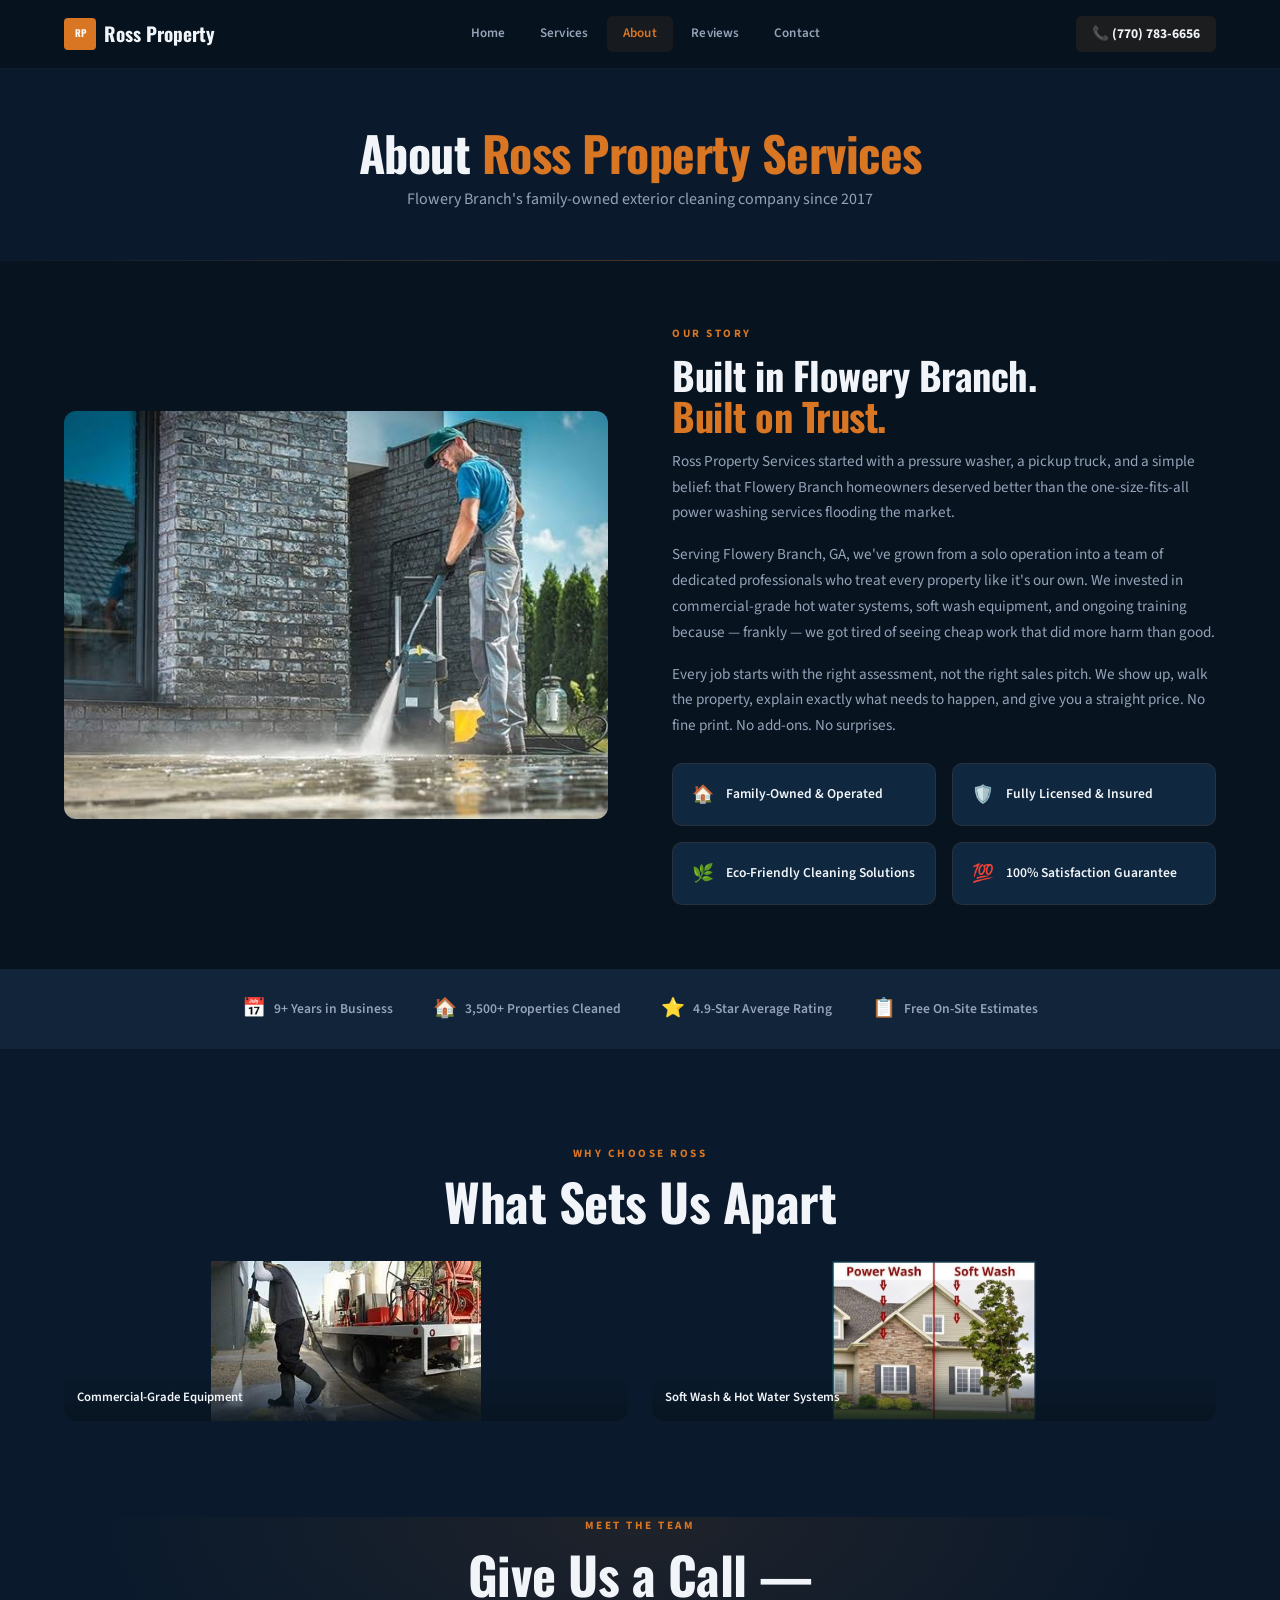
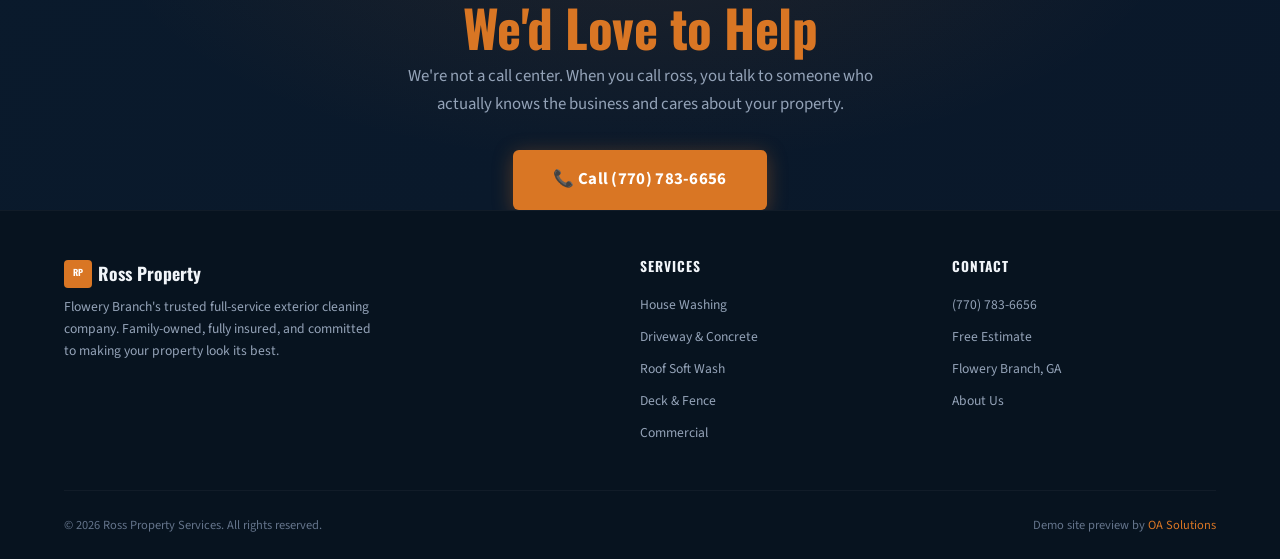
==== about.html @ 20b0c1eb "final" ====
<!DOCTYPE html>
<html lang="en">
<head>
<meta charset="UTF-8">
<meta name="viewport" content="width=device-width, initial-scale=1.0">
<title>About Us — Ross Property Services | Flowery Branch Family-Owned</title>
<meta name="description" content="About Ross Property Services. Family-owned and operated in Flowery Branch since 2017. Fully insured, eco-friendly, and committed to 100% satisfaction.">
<link rel="preconnect" href="https://fonts.googleapis.com">
<link href="https://fonts.googleapis.com/css2?family=Oswald:wght@500;600;700&family=Source+Sans+3:ital,wght@0,300;0,400;0,600;0,700;1,400&display=swap" rel="stylesheet">
<link rel="stylesheet" href="style.css">
</head>
<body>

<nav>
  <div class="container nav-inner">
    <a href="index.html" class="nav-brand">
      <span class="mark">RP</span>
      Ross Property</span>
    </a>
    <div class="nav-links">
      <a href="index.html">Home</a>
      <a href="services.html">Services</a>
      <a href="about.html" class="active">About</a>
      <a href="reviews.html">Reviews</a>
      <a href="contact.html">Contact</a>
    </div>
    <div class="nav-phone-wrap">
      <a href="tel:7707836656" class="nav-phone">📞 (770) 783-6656</a>
    </div>
  </div>
</nav>

<section class="page-hero">
  <h1>About <span class="accent">Ross Property Services</span></h1>
  <p>Flowery Branch's family-owned exterior cleaning company since 2017</p>
</section>

<section class="about-story">
  <div class="container">
    <div class="about-grid">
      <div class="about-image">
        <img src="about-team.jpg" alt="Ross Property Services team at work in Flowery Branch, GA" loading="eager">
      </div>
      <div class="about-text">
        <span class="section-tag">Our Story</span>
        <h2>Built in Flowery Branch.<br><span class="accent">Built on Trust.</span></h2>
        <p>Ross Property Services started with a pressure washer, a pickup truck, and a simple belief: that Flowery Branch homeowners deserved better than the one-size-fits-all power washing services flooding the market.</p>
        <p>Serving Flowery Branch, GA, we've grown from a solo operation into a team of dedicated professionals who treat every property like it's our own. We invested in commercial-grade hot water systems, soft wash equipment, and ongoing training because — frankly — we got tired of seeing cheap work that did more harm than good.</p>
        <p>Every job starts with the right assessment, not the right sales pitch. We show up, walk the property, explain exactly what needs to happen, and give you a straight price. No fine print. No add-ons. No surprises.</p>
        <div class="about-highlights">
          <div class="about-hl"><span class="hl-icon">🏠</span><span>Family-Owned &amp; Operated</span></div>
          <div class="about-hl"><span class="hl-icon">🛡️</span><span>Fully Licensed &amp; Insured</span></div>
          <div class="about-hl"><span class="hl-icon">🌿</span><span>Eco-Friendly Cleaning Solutions</span></div>
          <div class="about-hl"><span class="hl-icon">💯</span><span>100% Satisfaction Guarantee</span></div>
        </div>
      </div>
    </div>
  </div>
</section>

<div class="trust-bar">
  <div class="container trust-inner">
    <span class="trust-item"><span class="icon">📅</span> 9+ Years in Business</span>
    <span class="trust-item"><span class="icon">🏠</span> 3,500+ Properties Cleaned</span>
    <span class="trust-item"><span class="icon">⭐</span> 4.9-Star Average Rating</span>
    <span class="trust-item"><span class="icon">📋</span> Free On-Site Estimates</span>
  </div>
</div>

<section style="background:var(--navy-light)">
  <div class="container">
    <div style="text-align:center;margin-bottom:2rem">
      <span class="section-tag">Why Choose ross</span>
      <h2>What Sets Us Apart</h2>
    </div>
    <div class="about-photos">
      <div class="about-photo-card">
        <img src="about-equipment.jpg" alt="Professional commercial-grade pressure washing equipment" loading="lazy">
        <div class="photo-label">Commercial-Grade Equipment</div>
      </div>
      <div class="about-photo-card">
        <img src="about-pressure-systems.jpg" alt="Soft wash and hot water pressure washing systems" loading="lazy">
        <div class="photo-label">Soft Wash &amp; Hot Water Systems</div>
      </div>
    </div>
  </div>
</section>

<div class="cta-block">
  <div class="container">
    <span class="section-tag">Meet the Team</span>
    <h2>Give Us a Call —<br><span class="accent">We'd Love to Help</span></h2>
    <p>We're not a call center. When you call ross, you talk to someone who actually knows the business and cares about your property.</p>
    <a href="tel:7707836656" class="btn btn-copper" style="font-size:1.05rem;padding:1rem 2.5rem">📞 Call (770) 783-6656</a>
  </div>
</div>

<footer>
  <div class="container">
    <div class="footer-grid">
      <div>
        <div class="footer-brand">
          <span class="mark" style="width:28px;height:28px;background:var(--copper);border-radius:4px;display:flex;align-items:center;justify-content:center;font-size:.55rem;color:#fff">RP</span>
          Ross Property</span>
        </div>
        <div class="footer-about">
          <p>Flowery Branch's trusted full-service exterior cleaning company. Family-owned, fully insured, and committed to making your property look its best.</p>
        </div>
      </div>
      <div class="footer-col">
        <h4>Services</h4>
        <a href="services.html">House Washing</a>
        <a href="services.html">Driveway &amp; Concrete</a>
        <a href="services.html">Roof Soft Wash</a>
        <a href="services.html">Deck &amp; Fence</a>
        <a href="services.html">Commercial</a>
      </div>
      <div class="footer-col">
        <h4>Contact</h4>
        <a href="tel:7707836656">(770) 783-6656</a>
        <a href="contact.html">Free Estimate</a>
        <a href="contact.html">Flowery Branch, GA</a>
        <a href="about.html">About Us</a>
      </div>
    </div>
    <div class="footer-bot">
      <p>&copy; 2026 Ross Property Services. All rights reserved.</p>
      <p class="demo-mark">Demo site preview by <a href="#">OA Solutions</a></p>
    </div>
  </div>
</footer>

<div class="sticky-cta">
  <a href="tel:7707836656" class="btn btn-copper btn-block">📞 Call Now — Free Estimate</a>
</div>

<script>
function revealOnScroll() {
  document.querySelectorAll('.hidden').forEach(el => {
    if (el.getBoundingClientRect().top < window.innerHeight - 80) el.classList.add('visible');
  });
}
document.addEventListener('DOMContentLoaded', revealOnScroll);
window.addEventListener('scroll', revealOnScroll);
</script>

</body>
</html>
---- style.css ----
/* ═══ RESET & BASE ═══ */
*,*::before,*::after{margin:0;padding:0;box-sizing:border-box}
html{scroll-behavior:smooth;scroll-padding-top:80px}
body{font-family:'Source Sans 3',sans-serif;font-weight:400;color:#cbd5e1;background:#07131f;line-height:1.65;-webkit-font-smoothing:antialiased;overflow-x:hidden}
a{color:inherit;text-decoration:none}
img{max-width:100%;display:block}
::selection{background:#d97624;color:#fff}

/* ═══ COLORS ═══ */
:root{
  --navy: #07131f;
  --navy-light: #0a1a2c;
  --navy-mid: #11243a;
  --copper: #d97624;
  --copper-glow: rgba(217,118,36,.35);
  --teal: #2a9d8f;
  --teal-dim: rgba(42,157,143,.15);
  --text: #cbd5e1;
  --text-light: #94a3b8;
  --text-dim: #64748b;
  --card: #0f2840;
  --card-border: rgba(217,118,36,.12);
  --white: #f1f5f9;
}

/* ═══ TYPOGRAPHY ═══ */
h1,h2,h3,h4{font-family:'Oswald',sans-serif;font-weight:700;line-height:1.05;color:var(--white);letter-spacing:-.5px}
h1{font-size:clamp(2.8rem,6vw,5rem)}
h2{font-size:clamp(2rem,4vw,3.2rem)}
h3{font-size:clamp(1.2rem,2.5vw,1.6rem)}
h4{font-size:1.1rem}
.section-tag{font-family:'Source Sans 3',sans-serif;font-size:.7rem;font-weight:700;text-transform:uppercase;letter-spacing:2.5px;color:var(--copper);display:block;margin-bottom:.75rem}
.container{max-width:1200px;margin:0 auto;padding:0 1.5rem}
section{padding:clamp(3.5rem,8vw,6rem) 0}

/* ═══ BUTTONS ═══ */
.btn{display:inline-flex;align-items:center;gap:.5rem;font-family:'Source Sans 3',sans-serif;font-weight:700;font-size:.9rem;padding:.85rem 2rem;border-radius:6px;border:none;cursor:pointer;transition:all .25s;text-decoration:none;letter-spacing:.3px}
.btn-copper{background:var(--copper);color:#fff;box-shadow:0 4px 20px var(--copper-glow)}
.btn-copper:hover{background:#c4691f;transform:translateY(-2px);box-shadow:0 8px 30px var(--copper-glow)}
.btn-outline-light{background:transparent;color:var(--white);border:2px solid rgba(255,255,255,.2)}
.btn-outline-light:hover{border-color:var(--copper);background:rgba(217,118,36,.08)}
.btn-teal{background:var(--teal);color:#fff}
.btn-teal:hover{background:#238c80;transform:translateY(-2px)}
.btn-block{width:100%;justify-content:center;padding:1rem}

/* ═══ NAV ═══ */
nav{position:fixed;top:0;left:0;right:0;z-index:100;background:rgba(7,19,31,.95);backdrop-filter:blur(20px);-webkit-backdrop-filter:blur(20px);border-bottom:1px solid rgba(255,255,255,.04);transition:background .3s}
.nav-inner{display:flex;align-items:center;justify-content:space-between;height:68px}
.nav-brand{font-family:'Oswald',sans-serif;font-weight:700;font-size:1.2rem;color:var(--white);display:flex;align-items:center;gap:.5rem;flex-shrink:0}
.nav-brand .mark{width:32px;height:32px;background:var(--copper);border-radius:4px;display:flex;align-items:center;justify-content:center;font-size:.6rem;color:#fff;font-weight:700}
.nav-brand span{color:var(--copper)}
.nav-links{display:flex;gap:.15rem;align-items:center}
.nav-links a{padding:.45rem 1rem;border-radius:6px;font-size:.82rem;font-weight:600;color:var(--text-light);transition:all .2s;letter-spacing:.2px}
.nav-links a:hover{color:var(--white);background:rgba(255,255,255,.04)}
.nav-links a.active{color:var(--copper);background:rgba(217,118,36,.08)}
.nav-phone-wrap{display:flex;align-items:center;gap:.6rem;flex-shrink:0}
.nav-phone{font-weight:700;color:var(--white);font-size:.85rem;display:flex;align-items:center;gap:.35rem;padding:.45rem 1rem;border-radius:6px;background:rgba(217,118,36,.1);transition:all .2s}
.nav-phone:hover{background:rgba(217,118,36,.2)}
@media(max-width:768px){
  .nav-inner{flex-wrap:wrap;height:auto;padding:.5rem 1rem;gap:.35rem}
  .nav-links{order:3;width:100%;justify-content:center;gap:0;padding-top:.35rem;border-top:1px solid rgba(255,255,255,.04)}
  .nav-links a{font-size:.75rem;padding:.3rem .6rem}
  .nav-phone-wrap{display:none}
}

/* ═══ INNER PAGE HERO ═══ */
.page-hero{background:var(--navy-light);padding:8rem 0 3rem;text-align:center;position:relative}
.page-hero::after{content:'';position:absolute;bottom:0;left:0;right:0;height:1px;background:linear-gradient(90deg,transparent,var(--copper),transparent);opacity:.3}
.page-hero h1{font-size:clamp(2rem,4vw,3rem)}
.page-hero h1 .accent{color:var(--copper)}
.page-hero p{color:var(--text-light);font-size:1rem;max-width:500px;margin:.5rem auto 0}

/* ═══ HERO — Full-Bleed Background ═══ */
.hero{min-height:100vh;position:relative;overflow:hidden;padding-top:68px;display:flex;align-items:center}
.hero-bg{position:absolute;inset:0;z-index:0}
.hero-bg img{width:100%;height:100%;object-fit:cover}
.hero-bg::after{content:'';position:absolute;inset:0;background:linear-gradient(135deg,rgba(7,19,31,.92) 0%,rgba(7,19,31,.7) 50%,rgba(7,19,31,.4) 100%)}
.hero .container{position:relative;z-index:1;width:100%;padding:6rem 1.5rem}
.hero-content{max-width:680px}
.hero-badge{display:inline-flex;align-items:center;gap:.5rem;background:rgba(217,118,36,.12);border:1px solid rgba(217,118,36,.25);border-radius:100px;padding:.35rem 1rem .35rem .35rem;font-size:.75rem;font-weight:600;color:var(--copper);margin-bottom:1.5rem;width:fit-content}
.hero-badge .dot{width:24px;height:24px;border-radius:50%;background:var(--teal);display:flex;align-items:center;justify-content:center;font-size:.5rem;color:#fff;flex-shrink:0}
.hero h1{font-size:clamp(2.5rem,5.5vw,4.2rem);margin-bottom:.6rem;letter-spacing:-1px}
.hero h1 .accent{color:var(--copper)}
.hero p{font-size:.95rem;color:var(--text);max-width:500px;line-height:1.6;margin-bottom:1.5rem}
.hero-actions{display:flex;gap:1rem;flex-wrap:wrap}

/* HERO — Giant Phone Number */
.hero-phone-block{margin-top:2rem;padding-top:1.5rem;border-top:1px solid rgba(255,255,255,.08)}
.hero-phone-block .label{font-size:.65rem;text-transform:uppercase;letter-spacing:2px;color:var(--text-dim);font-weight:600}
.hero-phone-block .number{font-family:'Oswald',sans-serif;font-size:clamp(2rem,4vw,3rem);font-weight:700;color:var(--white);letter-spacing:0;line-height:1.1;display:block;margin-top:.1rem;transition:color .2s}
.hero-phone-block .number:hover{color:var(--copper)}

/* HERO — Mini Before/After strip */
.hero-proof{margin-top:1.5rem;display:flex;gap:.75rem;align-items:center}
.hero-proof .thumb{width:64px;height:48px;border-radius:6px;overflow:hidden;border:2px solid rgba(255,255,255,.08);flex-shrink:0}
.hero-proof .thumb img{width:100%;height:100%;object-fit:cover}
.hero-proof .proof-text{font-size:.75rem;color:var(--text-light);line-height:1.3}
.hero-proof .proof-text strong{color:var(--white)}

/* ═══ BEFORE/AFTER ═══ */
.before-after{background:var(--navy-light);position:relative}
.before-after::before{content:'';position:absolute;inset:0;background:radial-gradient(ellipse at 30% 50%,rgba(42,157,143,.04),transparent 60%)}
.ba-grid{display:grid;grid-template-columns:1fr 1fr;gap:1.5rem;margin-top:2.5rem;position:relative;z-index:1}
.ba-card{position:relative;border-radius:12px;overflow:hidden;background:var(--navy-mid)}
.ba-card img{width:100%;height:100%;aspect-ratio:16/10;object-fit:cover;transition:transform .5s}
.ba-card:hover img{transform:scale(1.03)}
.ba-label{position:absolute;top:1rem;left:1rem;font-size:.7rem;font-weight:700;text-transform:uppercase;letter-spacing:1.5px;padding:.3rem 1rem;border-radius:100px;z-index:1}
.ba-label.before{background:rgba(100,116,139,.85);color:#fff}
.ba-label.after{background:var(--copper);color:#fff}
.ba-quote{text-align:center;max-width:600px;margin:2.5rem auto 0;font-style:italic;color:var(--text-light);font-size:.95rem;position:relative;z-index:1}
.ba-quote strong{color:var(--white);font-style:normal}

/* ═══ TRUST BAR ═══ */
.trust-bar{background:var(--navy-mid);padding:1.5rem 0}
.trust-inner{display:flex;flex-wrap:wrap;justify-content:center;gap:2.5rem;align-items:center}
.trust-item{display:flex;align-items:center;gap:.5rem;font-size:.85rem;font-weight:600;color:var(--text-light)}
.trust-item .icon{font-size:1.2rem}

/* ═══ SERVICES ═══ */
.services{background:var(--navy)}
.services-header{max-width:500px;margin-bottom:3rem}
.services-header p{color:var(--text-light);font-size:1.05rem;line-height:1.7}
.svc-list{display:flex;flex-direction:column;gap:1.5rem}
.svc-card{display:grid;grid-template-columns:1fr 1.2fr;gap:0;background:var(--card);border:1px solid var(--card-border);border-radius:12px;overflow:hidden;transition:all .3s}
.svc-card:hover{border-color:rgba(217,118,36,.3);transform:translateX(6px);box-shadow:0 10px 30px rgba(0,0,0,.2)}
.svc-card:nth-child(even){grid-template-columns:1.2fr 1fr;direction:rtl}
.svc-card:nth-child(even) .svc-body{direction:ltr}
.svc-card:nth-child(odd):hover{transform:translateX(6px)}
.svc-card:nth-child(even):hover{transform:translateX(-6px)}
.svc-img{min-height:220px;height:100%;position:relative;overflow:hidden}
.svc-img img{position:absolute;inset:0;width:100%;height:100%;object-fit:cover;transition:transform .4s}
.svc-card:hover .svc-img img{transform:scale(1.05)}
.svc-body{padding:2rem 2.5rem;display:flex;flex-direction:column;justify-content:center}
.svc-icon{font-size:1.8rem;margin-bottom:.5rem}
.svc-body h3{font-family:'Oswald',sans-serif;font-weight:600;font-size:1.3rem;color:var(--white);margin-bottom:.35rem}
.svc-body p{color:var(--text-light);font-size:.9rem;line-height:1.6;margin-bottom:.8rem}
.svc-features{list-style:none;padding:0;margin:0;display:flex;flex-wrap:wrap;gap:.4rem}
.svc-features li{font-size:.75rem;color:var(--teal);background:var(--teal-dim);padding:.2rem .7rem;border-radius:100px;font-weight:600}

/* ═══ PROCESS ═══ */
.process{background:var(--navy-light);position:relative}
.process::after{content:'';position:absolute;left:50%;top:8rem;bottom:8rem;width:2px;background:linear-gradient(180deg,transparent,var(--copper),transparent);transform:translateX(-50%);opacity:.3}
.process-grid{display:grid;grid-template-columns:1fr 1fr;gap:2rem 4rem;position:relative;z-index:1}
.process-card{position:relative;padding:2rem;background:var(--card);border:1px solid var(--card-border);border-radius:12px;transition:all .3s}
.process-card:hover{border-color:var(--copper);transform:translateY(-4px)}
.process-card:nth-child(odd){text-align:right}
.process-card:nth-child(even){text-align:left}
.p-step{position:absolute;top:-12px;font-family:'Oswald',sans-serif;font-size:.7rem;font-weight:700;color:var(--copper);background:var(--navy-light);padding:0 .6rem;letter-spacing:2px}
.process-card:nth-child(odd) .p-step{right:1.5rem}
.process-card:nth-child(even) .p-step{left:1.5rem}
.process-card h4{font-size:1.1rem;margin-bottom:.4rem}
.process-card p{color:var(--text-light);font-size:.85rem;line-height:1.6}

/* ═══ REVIEWS ═══ */
.reviews{background:var(--navy)}
.reviews-grid{display:grid;grid-template-columns:2fr 1fr;gap:1.5rem;margin-top:2.5rem}
.reviews-main{display:flex;flex-direction:column;gap:1.5rem}
.reviews-side{display:flex;flex-direction:column;gap:1.5rem}
.review-card{background:var(--card);border:1px solid var(--card-border);border-radius:12px;padding:1.8rem;transition:all .3s}
.review-card:hover{border-color:rgba(217,118,36,.2)}
.review-card.featured{background:linear-gradient(135deg,var(--card),rgba(217,118,36,.06));border-color:rgba(217,118,36,.15)}
.review-stars{color:#f59e0b;font-size:.9rem;margin-bottom:.6rem;letter-spacing:1px}
.review-text{color:var(--text);font-size:.88rem;line-height:1.6;margin-bottom:.8rem;font-style:italic}
.review-author{font-weight:700;color:var(--white);font-size:.85rem}
.review-location{color:var(--copper);font-size:.75rem}
.review-source{display:inline-block;font-size:.65rem;color:var(--text-dim);margin-top:.5rem;letter-spacing:.5px}

/* ═══ ABOUT PAGE ═══ */
.about-story{padding:4rem 0}
.about-grid{display:grid;grid-template-columns:1fr 1fr;gap:4rem;align-items:center}
.about-image{border-radius:12px;overflow:hidden}
.about-image img{width:100%;height:100%;aspect-ratio:4/3;object-fit:cover}
.about-text h2{font-size:clamp(1.6rem,3vw,2.4rem);margin-bottom:.8rem}
.about-text h2 .accent{color:var(--copper)}
.about-text p{color:var(--text-light);font-size:.95rem;line-height:1.7;margin-bottom:1rem}
.about-highlights{display:grid;grid-template-columns:repeat(2,1fr);gap:1rem;margin-top:1.5rem}
.about-hl{background:var(--card);border:1px solid var(--card-border);border-radius:10px;padding:1rem 1.2rem;display:flex;align-items:center;gap:.75rem}
.about-hl .hl-icon{font-size:1.1rem;color:var(--copper);flex-shrink:0}
.about-hl span{color:var(--white);font-size:.85rem;font-weight:600}
.about-photos{display:grid;grid-template-columns:1fr 1fr;gap:1.5rem;margin-top:2rem}
.about-photo-card{border-radius:12px;overflow:hidden;position:relative}
.about-photo-card img{width:100%;max-height:160px;object-fit:contain;transition:transform .4s}
.about-photo-card:hover img{transform:scale(1.03)}
.about-photo-card .photo-label{position:absolute;bottom:0;left:0;right:0;padding:.8rem;background:linear-gradient(transparent,rgba(7,19,31,.85));color:var(--white);font-size:.8rem;font-weight:600}

/* ═══ CONTACT PAGE ═══ */
.contact-grid{display:grid;grid-template-columns:1fr 1fr;gap:3rem;align-items:start}
.contact-info{background:var(--card);border:1px solid var(--card-border);border-radius:12px;padding:2.5rem}
.contact-info h3{font-size:1.2rem;margin-bottom:1.2rem}
.contact-info h3 .accent{color:var(--copper)}
.ci-item{display:flex;align-items:flex-start;gap:.8rem;padding:.7rem 0;font-size:.9rem;color:var(--text)}
.ci-item .ci-icon{font-size:1.1rem;color:var(--copper);flex-shrink:0;width:24px;text-align:center}
.ci-item strong{color:var(--white)}
.contact-form-wrap{background:var(--card);border:1px solid var(--card-border);border-radius:12px;padding:2.5rem}
.contact-form-wrap h3{font-size:1.2rem;margin-bottom:.5rem}
.contact-form-wrap h3 .accent{color:var(--copper)}
.contact-form-wrap .form-desc{color:var(--text-light);font-size:.85rem;margin-bottom:1.5rem}
.form-group{margin-bottom:1.2rem}
.form-group label{display:block;font-size:.82rem;font-weight:600;color:var(--text);margin-bottom:.3rem}
.form-group input,.form-group textarea,.form-group select{width:100%;padding:.75rem 1rem;background:var(--navy-light);border:1px solid rgba(255,255,255,.08);border-radius:8px;font-size:.95rem;font-family:inherit;color:var(--white);transition:border .2s}
.form-group input:focus,.form-group textarea:focus{outline:none;border-color:var(--copper)}
.form-group textarea{height:120px;resize:vertical}
.form-group input::placeholder,.form-group textarea::placeholder{color:var(--text-dim)}

/* ═══ CTA SECTION ═══ */
.cta-block{background:linear-gradient(135deg,var(--navy-light),#0a182a);text-align:center;position:relative;overflow:hidden}
.cta-block::before{content:'';position:absolute;inset:0;background:radial-gradient(ellipse at 50% 0%,rgba(217,118,36,.1),transparent 60%)}
.cta-block .container{position:relative;z-index:1}
.cta-block h2{margin-bottom:.5rem}
.cta-block h2 .accent{color:var(--copper)}
.cta-block p{color:var(--text-light);font-size:1.05rem;max-width:520px;margin:0 auto 2rem}

/* ═══ FOOTER ═══ */
footer{background:var(--navy);border-top:1px solid rgba(255,255,255,.04);padding:3rem 0 1.5rem}
.footer-grid{display:grid;grid-template-columns:2fr 1fr 1fr;gap:3rem;margin-bottom:2.5rem}
.footer-brand{font-family:'Oswald',sans-serif;font-weight:700;font-size:1.1rem;color:var(--white);margin-bottom:.5rem;display:flex;align-items:center;gap:.4rem}
.footer-brand span{color:var(--copper)}
.footer-about p{font-size:.85rem;color:var(--text-light);max-width:320px;line-height:1.6}
.footer-col h4{font-size:.85rem;margin-bottom:1rem;text-transform:uppercase;letter-spacing:1px}
.footer-col a{display:block;color:var(--text-light);font-size:.85rem;padding:.3rem 0;transition:color .2s}
.footer-col a:hover{color:var(--copper)}
.footer-bot{border-top:1px solid rgba(255,255,255,.04);padding-top:1.5rem;display:flex;justify-content:space-between;align-items:center;flex-wrap:wrap;gap:1rem}
.footer-bot p{font-size:.78rem;color:var(--text-dim)}
.footer-bot a{color:var(--copper)}

/* ═══ MOBILE STICKY CTA ═══ */
.sticky-cta{display:none;position:fixed;bottom:0;left:0;right:0;z-index:99;padding:1rem;background:rgba(7,19,31,.95);backdrop-filter:blur(12px);border-top:1px solid rgba(255,255,255,.06)}
@media(max-width:640px){.sticky-cta{display:block}}

/* ═══ RESPONSIVE ═══ */
@media(max-width:1024px){
  .hero{grid-template-columns:1fr}
  .hero-left{padding:4rem 1.5rem 0}
  .hero-right{min-height:40vh}
  .hero-right::after{background:linear-gradient(0deg,rgba(7,19,31,.8) 0%,transparent 50%)}
  .process::after{display:none}
  .process-grid{grid-template-columns:1fr;gap:1rem}
  .process-card:nth-child(odd){text-align:left}
  .process-card:nth-child(odd) .p-step{left:1.5rem;right:auto}
  .footer-grid{grid-template-columns:1fr 1fr;gap:2rem}
  .about-grid{grid-template-columns:1fr;gap:2rem}
  .contact-grid{grid-template-columns:1fr}
}
@media(max-width:768px){
  .ba-grid{grid-template-columns:1fr}
  .svc-card,.svc-card:nth-child(even){grid-template-columns:1fr;direction:ltr}
  .svc-card:hover,.svc-card:nth-child(even):hover{transform:none}
  .svc-img{min-height:180px}
  .svc-body{padding:1.5rem}
  .svc-card,.svc-card:nth-child(even){direction:ltr}
  .reviews-grid{grid-template-columns:1fr}
  .footer-grid{grid-template-columns:1fr}
  .about-photos{grid-template-columns:1fr}
  .about-highlights{grid-template-columns:1fr}
  .hero-phone-large .number{font-size:1.3rem}
}
@media(min-width:1200px){
  .hero-left{padding-left:calc((100vw - 1200px)/2)}
}

/* ═══ SCROLL REVEAL ═══ */
.hidden{opacity:0;transform:translateY(24px);transition:all .6s cubic-bezier(.22,1,.36,1)}
.visible{opacity:1;transform:translateY(0)}
@media(prefers-reduced-motion:reduce){.hidden{opacity:1;transform:none}}
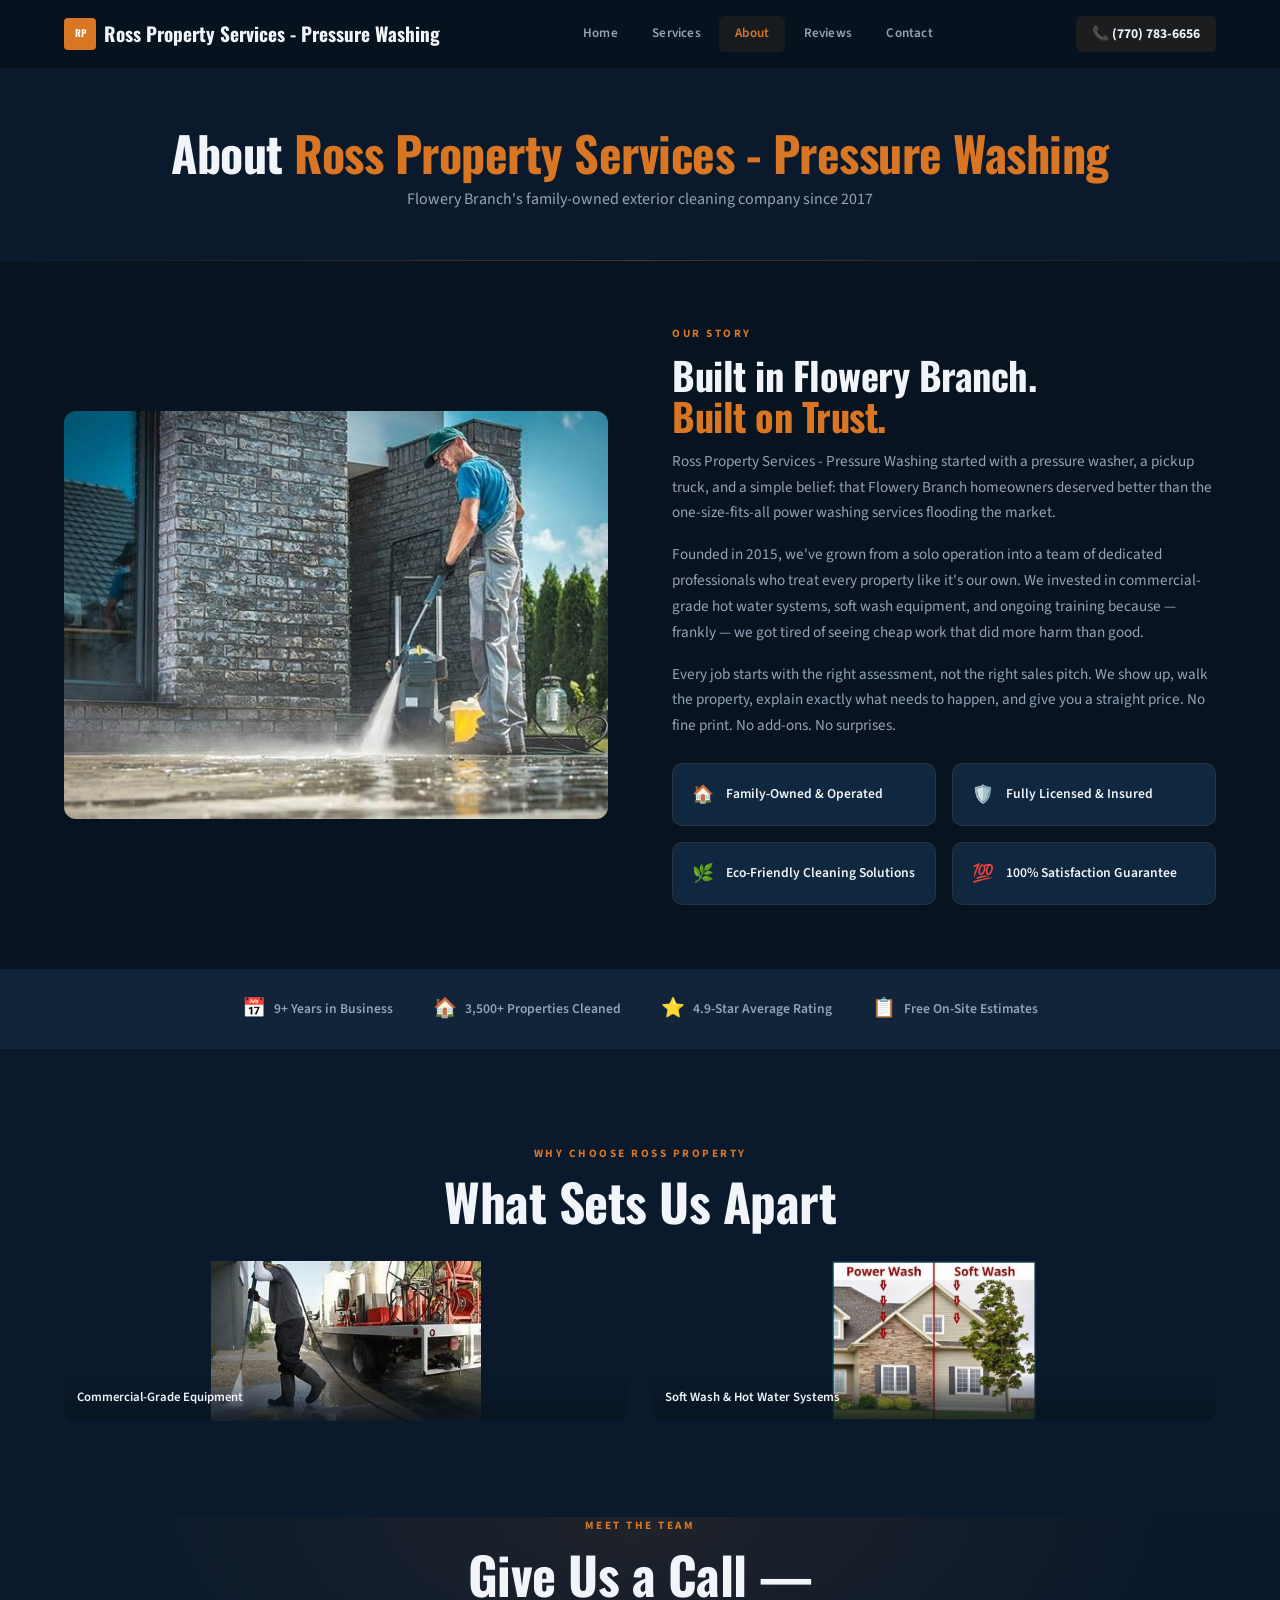
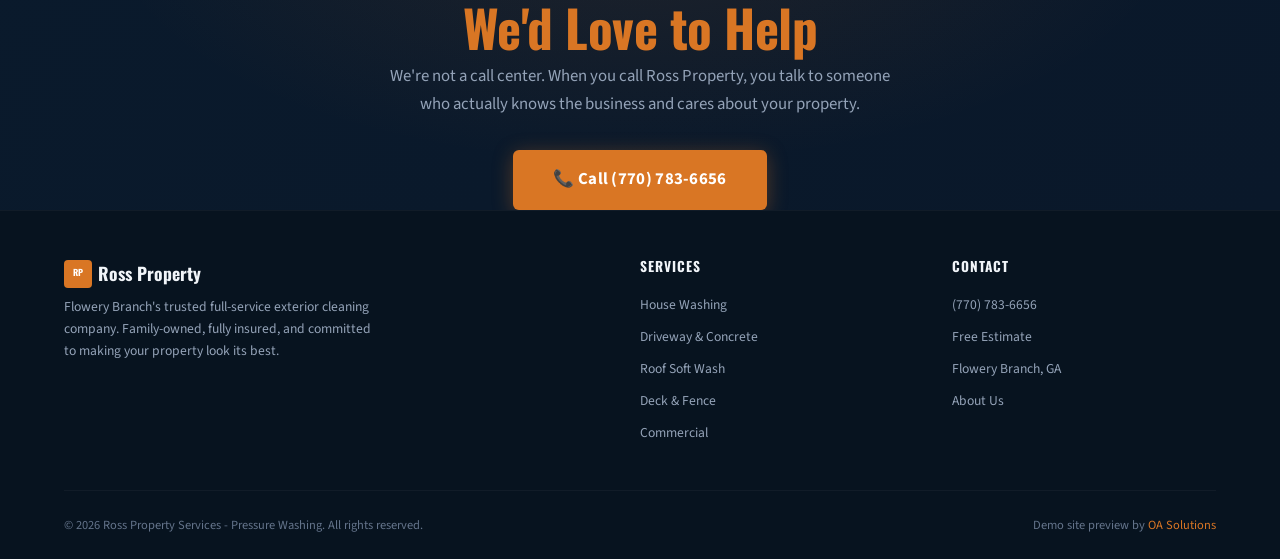
==== commit 0b9e08b9: "update" ====
--- a/about.html
+++ b/about.html
@@ -3,8 +3,8 @@
 <head>
 <meta charset="UTF-8">
 <meta name="viewport" content="width=device-width, initial-scale=1.0">
-<title>About Us — Ross Property Services | Flowery Branch Family-Owned</title>
-<meta name="description" content="About Ross Property Services. Family-owned and operated in Flowery Branch since 2017. Fully insured, eco-friendly, and committed to 100% satisfaction.">
+<title>About Us — Ross Property Services - Pressure Washing | Flowery Branch Family-Owned</title>
+<meta name="description" content="About Ross Property Services - Pressure Washing. Family-owned and operated in Flowery Branch since 2017. Fully insured, eco-friendly, and committed to 100% satisfaction.">
 <link rel="preconnect" href="https://fonts.googleapis.com">
 <link href="https://fonts.googleapis.com/css2?family=Oswald:wght@500;600;700&family=Source+Sans+3:ital,wght@0,300;0,400;0,600;0,700;1,400&display=swap" rel="stylesheet">
 <link rel="stylesheet" href="style.css">
@@ -15,8 +15,8 @@
   <div class="container nav-inner">
     <a href="index.html" class="nav-brand">
       <span class="mark">RP</span>
-      Ross Property</span>
-    </a>
+      Ross Property Services - Pressure Washing
+      </a>
     <div class="nav-links">
       <a href="index.html">Home</a>
       <a href="services.html">Services</a>
@@ -25,13 +25,13 @@
       <a href="contact.html">Contact</a>
     </div>
     <div class="nav-phone-wrap">
-      <a href="tel:7707836656" class="nav-phone">📞 (770) 783-6656</a>
+      <a href="tel:+17707836656" class="nav-phone">📞 (770) 783-6656</a>
     </div>
   </div>
 </nav>
 
 <section class="page-hero">
-  <h1>About <span class="accent">Ross Property Services</span></h1>
+  <h1>About <span class="accent">Ross Property Services - Pressure Washing</span></h1>
   <p>Flowery Branch's family-owned exterior cleaning company since 2017</p>
 </section>
 
@@ -39,13 +39,13 @@
   <div class="container">
     <div class="about-grid">
       <div class="about-image">
-        <img src="about-team.jpg" alt="Ross Property Services team at work in Flowery Branch, GA" loading="eager">
+        <img src="about-team.jpg" alt="Ross Property Services - Pressure Washing team at work in Flowery Branch, GA" loading="eager">
       </div>
       <div class="about-text">
         <span class="section-tag">Our Story</span>
         <h2>Built in Flowery Branch.<br><span class="accent">Built on Trust.</span></h2>
-        <p>Ross Property Services started with a pressure washer, a pickup truck, and a simple belief: that Flowery Branch homeowners deserved better than the one-size-fits-all power washing services flooding the market.</p>
-        <p>Serving Flowery Branch, GA, we've grown from a solo operation into a team of dedicated professionals who treat every property like it's our own. We invested in commercial-grade hot water systems, soft wash equipment, and ongoing training because — frankly — we got tired of seeing cheap work that did more harm than good.</p>
+        <p>Ross Property Services - Pressure Washing started with a pressure washer, a pickup truck, and a simple belief: that Flowery Branch homeowners deserved better than the one-size-fits-all power washing services flooding the market.</p>
+        <p>Founded in 2015, we've grown from a solo operation into a team of dedicated professionals who treat every property like it's our own. We invested in commercial-grade hot water systems, soft wash equipment, and ongoing training because — frankly — we got tired of seeing cheap work that did more harm than good.</p>
         <p>Every job starts with the right assessment, not the right sales pitch. We show up, walk the property, explain exactly what needs to happen, and give you a straight price. No fine print. No add-ons. No surprises.</p>
         <div class="about-highlights">
           <div class="about-hl"><span class="hl-icon">🏠</span><span>Family-Owned &amp; Operated</span></div>
@@ -70,7 +70,7 @@
 <section style="background:var(--navy-light)">
   <div class="container">
     <div style="text-align:center;margin-bottom:2rem">
-      <span class="section-tag">Why Choose ross</span>
+      <span class="section-tag">Why Choose Ross Property</span>
       <h2>What Sets Us Apart</h2>
     </div>
     <div class="about-photos">
@@ -90,8 +90,8 @@
   <div class="container">
     <span class="section-tag">Meet the Team</span>
     <h2>Give Us a Call —<br><span class="accent">We'd Love to Help</span></h2>
-    <p>We're not a call center. When you call ross, you talk to someone who actually knows the business and cares about your property.</p>
-    <a href="tel:7707836656" class="btn btn-copper" style="font-size:1.05rem;padding:1rem 2.5rem">📞 Call (770) 783-6656</a>
+    <p>We're not a call center. When you call Ross Property, you talk to someone who actually knows the business and cares about your property.</p>
+    <a href="tel:+17707836656" class="btn btn-copper" style="font-size:1.05rem;padding:1rem 2.5rem">📞 Call (770) 783-6656</a>
   </div>
 </div>
 
@@ -101,7 +101,7 @@
       <div>
         <div class="footer-brand">
           <span class="mark" style="width:28px;height:28px;background:var(--copper);border-radius:4px;display:flex;align-items:center;justify-content:center;font-size:.55rem;color:#fff">RP</span>
-          Ross Property</span>
+          Ross Property
         </div>
         <div class="footer-about">
           <p>Flowery Branch's trusted full-service exterior cleaning company. Family-owned, fully insured, and committed to making your property look its best.</p>
@@ -117,21 +117,21 @@
       </div>
       <div class="footer-col">
         <h4>Contact</h4>
-        <a href="tel:7707836656">(770) 783-6656</a>
+        <a href="tel:+17707836656">(770) 783-6656</a>
         <a href="contact.html">Free Estimate</a>
         <a href="contact.html">Flowery Branch, GA</a>
         <a href="about.html">About Us</a>
       </div>
     </div>
     <div class="footer-bot">
-      <p>&copy; 2026 Ross Property Services. All rights reserved.</p>
+      <p>&copy; 2026 Ross Property Services - Pressure Washing. All rights reserved.</p>
       <p class="demo-mark">Demo site preview by <a href="#">OA Solutions</a></p>
     </div>
   </div>
 </footer>
 
 <div class="sticky-cta">
-  <a href="tel:7707836656" class="btn btn-copper btn-block">📞 Call Now — Free Estimate</a>
+  <a href="tel:+17707836656" class="btn btn-copper btn-block">📞 Call Now — Free Estimate</a>
 </div>
 
 <script>
